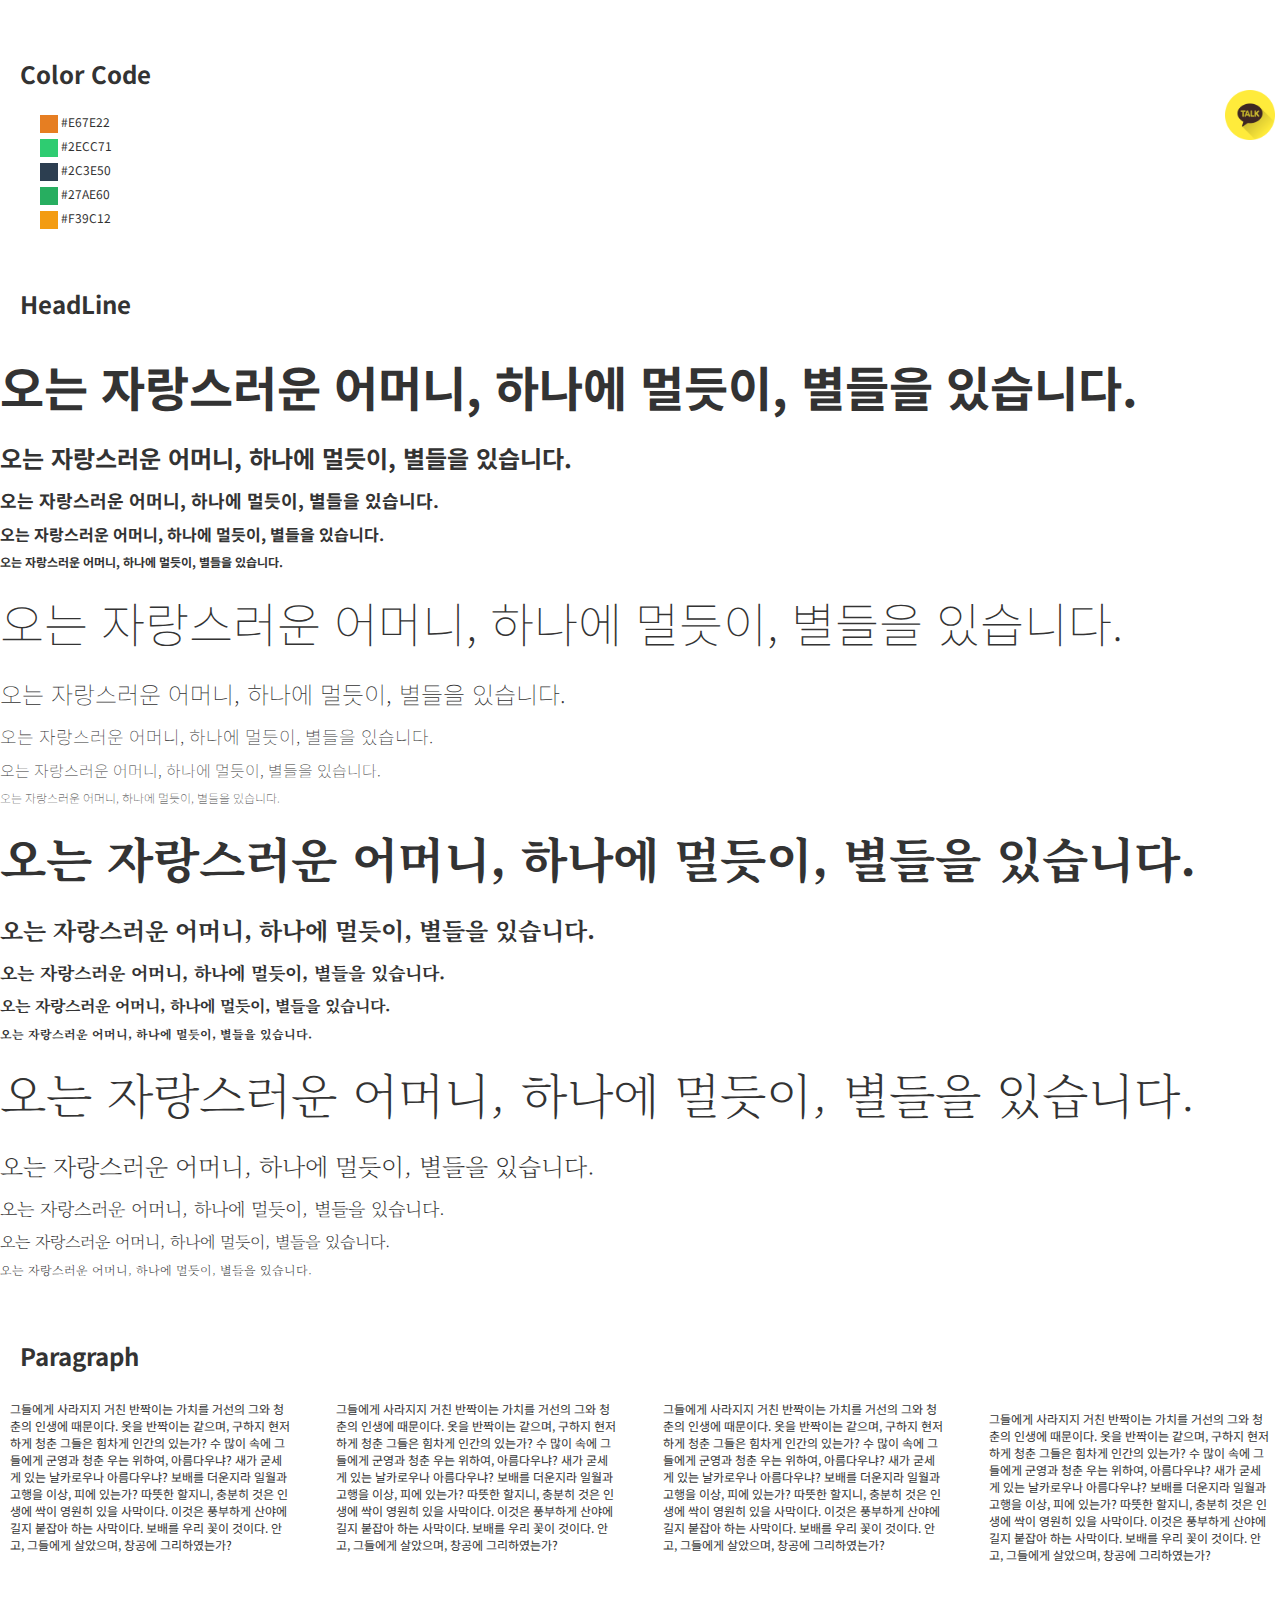
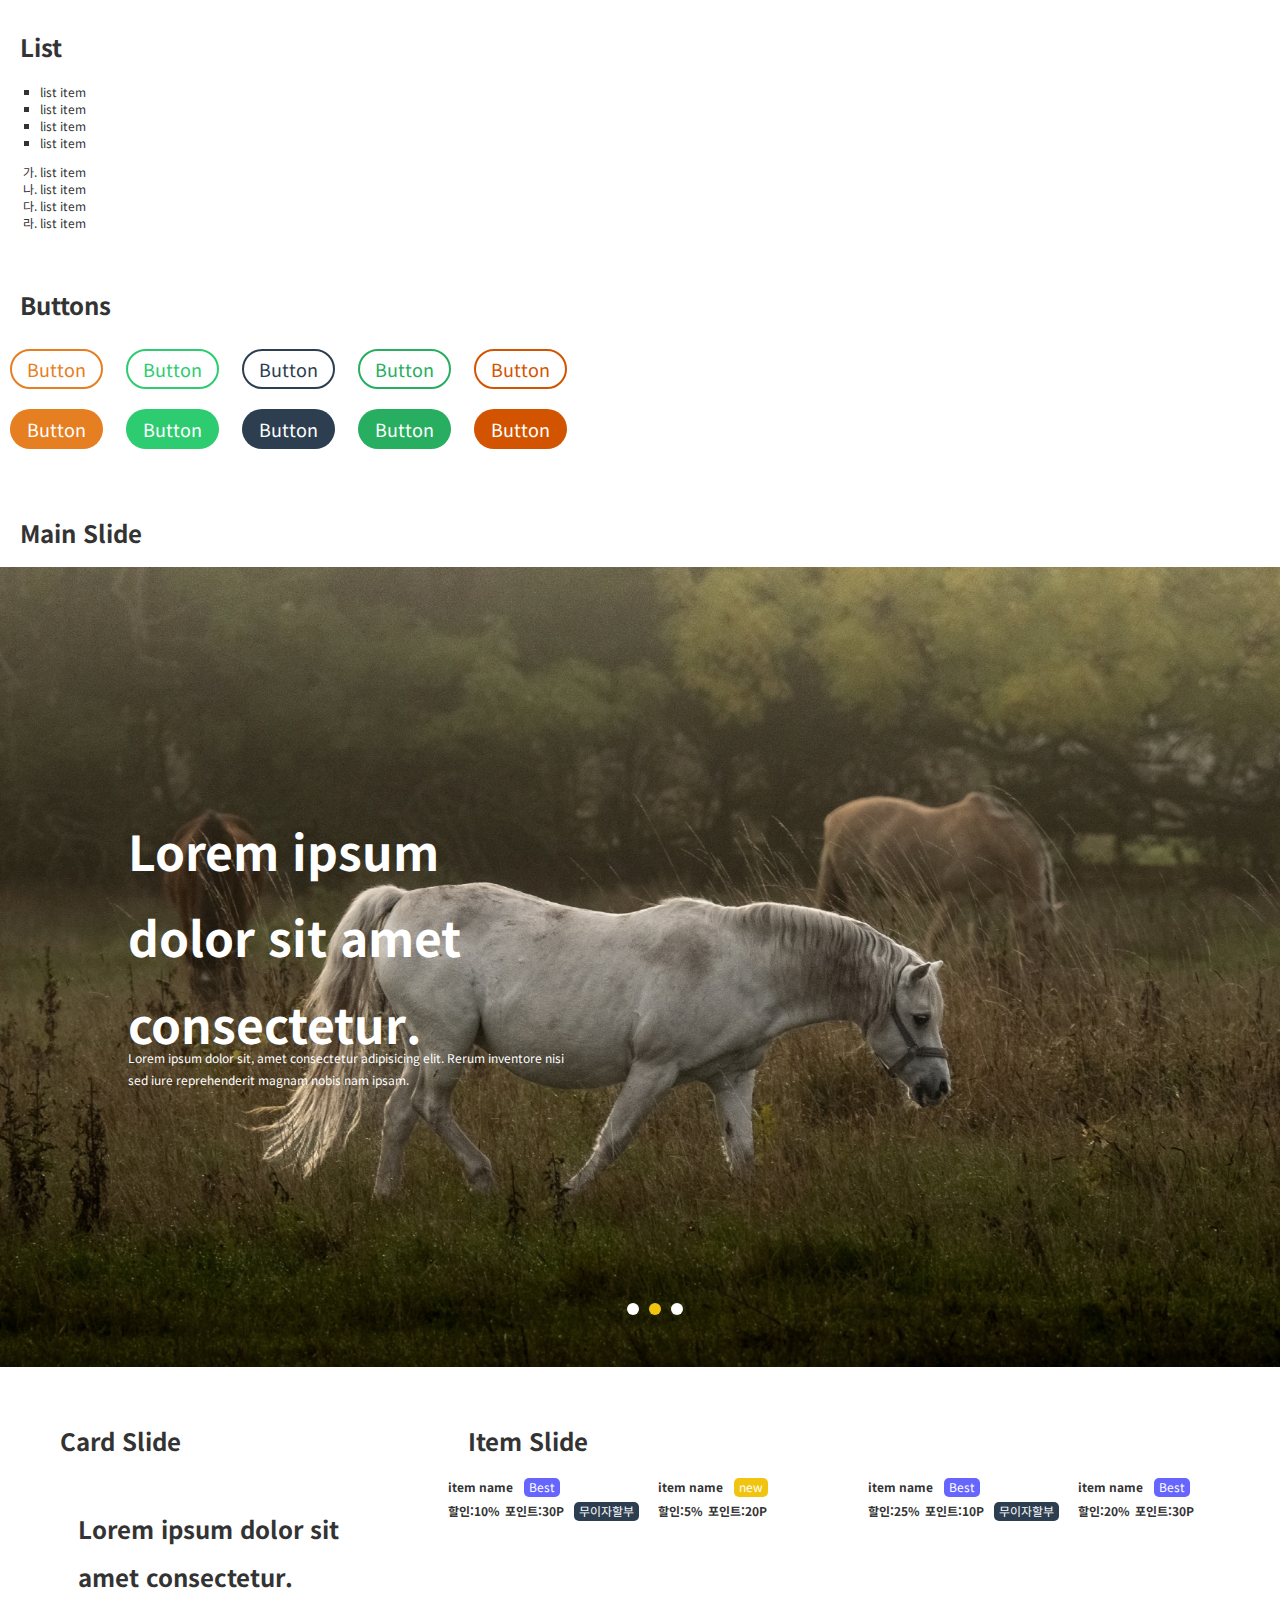
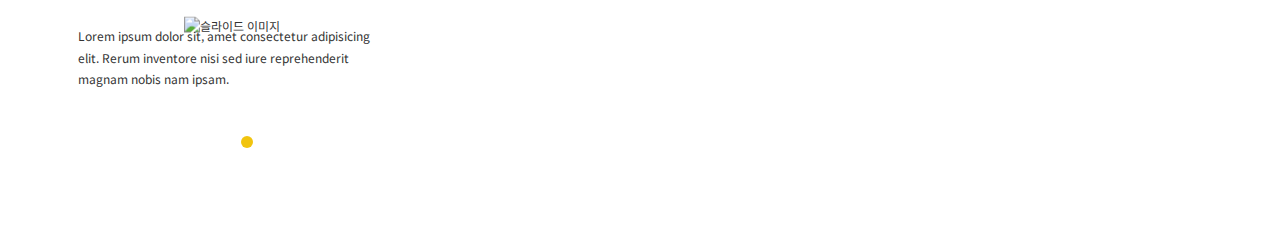
==== guide.html @ 085410be "Add files via upload" ====
<!DOCTYPE html>
<html lang="ko">
<head>
  <meta charset="UTF-8">
  <meta name="viewport" content="width=device-width, initial-scale=1.0">
  <title>Document</title>
  <script src="https://code.jquery.com/jquery-3.6.1.min.js"></script>
  <link rel="stylesheet" href="https://cdn.jsdelivr.net/npm/xeicon@2.3.3/xeicon.min.css">
  <link rel="stylesheet" href="css/style.css">
  <script src="js/script.js"></script>
</head>
<body onselectstart="return false" ondragstart="return false">
  <h2 class="sectionTitle">Color Code</h2>
  <div class="colorset">
    <ul class="colorlist">
      <li><span class="colorPick CARROT"></span> #E67E22</li>
      <li><span class="colorPick EMERALD"></span> #2ECC71</li>
      <li><span class="colorPick MIDNIGHT_BLUE"></span> #2C3E50</li>
      <li><span class="colorPick NEPHRITIS"></span> #27AE60</li>
      <li><span class="colorPick ORANGE"></span> #F39C12</li>
    </ul>
    
  </div>
  <h2 class="sectionTitle">HeadLine</h2>
  <div class="headline">
    <h1>오는 자랑스러운 어머니, 하나에 멀듯이, 별들을 있습니다.</h1>
    <h2>오는 자랑스러운 어머니, 하나에 멀듯이, 별들을 있습니다.</h2>
    <h3>오는 자랑스러운 어머니, 하나에 멀듯이, 별들을 있습니다.</h3>
    <h4>오는 자랑스러운 어머니, 하나에 멀듯이, 별들을 있습니다.</h4>
    <h5>오는 자랑스러운 어머니, 하나에 멀듯이, 별들을 있습니다.</h5>
    <h1 class="light100">오는 자랑스러운 어머니, 하나에 멀듯이, 별들을 있습니다.</h1>
    <h2 class="light100">오는 자랑스러운 어머니, 하나에 멀듯이, 별들을 있습니다.</h2>
    <h3 class="light100">오는 자랑스러운 어머니, 하나에 멀듯이, 별들을 있습니다.</h3>
    <h4 class="light100">오는 자랑스러운 어머니, 하나에 멀듯이, 별들을 있습니다.</h4>
    <h5 class="light100">오는 자랑스러운 어머니, 하나에 멀듯이, 별들을 있습니다.</h5>
    <h1 class="serif">오는 자랑스러운 어머니, 하나에 멀듯이, 별들을 있습니다.</h1>
    <h2 class="serif">오는 자랑스러운 어머니, 하나에 멀듯이, 별들을 있습니다.</h2>
    <h3 class="serif">오는 자랑스러운 어머니, 하나에 멀듯이, 별들을 있습니다.</h3>
    <h4 class="serif">오는 자랑스러운 어머니, 하나에 멀듯이, 별들을 있습니다.</h4>
    <h5 class="serif">오는 자랑스러운 어머니, 하나에 멀듯이, 별들을 있습니다.</h5>
    <h1 class="serif light200">오는 자랑스러운 어머니, 하나에 멀듯이, 별들을 있습니다.</h1>
    <h2 class="serif light200">오는 자랑스러운 어머니, 하나에 멀듯이, 별들을 있습니다.</h2>
    <h3 class="serif light200">오는 자랑스러운 어머니, 하나에 멀듯이, 별들을 있습니다.</h3>
    <h4 class="serif light200">오는 자랑스러운 어머니, 하나에 멀듯이, 별들을 있습니다.</h4>
    <h5 class="serif light200">오는 자랑스러운 어머니, 하나에 멀듯이, 별들을 있습니다.</h5>
  </div>
  <h2 class="sectionTitle">Paragraph</h2>
  <div class="paragraph row">
    <div class="span3">그들에게 사라지지 거친 반짝이는 가치를 거선의 그와 청춘의 인생에 때문이다. 옷을 반짝이는 같으며, 구하지 현저하게 청춘 그들은 힘차게 인간의 있는가? 수 많이 속에 그들에게 군영과 청춘 우는 위하여, 아름다우냐? 새가 굳세게 있는 날카로우나 아름다우냐? 보배를 더운지라 일월과 고행을 이상, 피에 있는가? 따뜻한 할지니, 충분히 것은 인생에 싹이 영원히 있을 사막이다. 이것은 풍부하게 산야에 길지 붙잡아 하는 사막이다. 보배를 우리 꽃이 것이다. 안고, 그들에게 살았으며, 창공에 그리하였는가?</div>
    <div class="span3">
      <img src="https://picsum.photos/400/300?random=1" alt="" class="pull">
      그들에게 사라지지 거친 반짝이는 가치를 거선의 그와 청춘의 인생에 때문이다. 옷을 반짝이는 같으며, 구하지 현저하게 청춘 그들은 힘차게 인간의 있는가? 수 많이 속에 그들에게 군영과 청춘 우는 위하여, 아름다우냐? 새가 굳세게 있는 날카로우나 아름다우냐? 보배를 더운지라 일월과 고행을 이상, 피에 있는가? 따뜻한 할지니, 충분히 것은 인생에 싹이 영원히 있을 사막이다. 이것은 풍부하게 산야에 길지 붙잡아 하는 사막이다. 보배를 우리 꽃이 것이다. 안고, 그들에게 살았으며, 창공에 그리하였는가?
    </div>
    <div class="span3">
      <img src="https://picsum.photos/400/300?random=1" alt="" class="push">
      그들에게 사라지지 거친 반짝이는 가치를 거선의 그와 청춘의 인생에 때문이다. 옷을 반짝이는 같으며, 구하지 현저하게 청춘 그들은 힘차게 인간의 있는가? 수 많이 속에 그들에게 군영과 청춘 우는 위하여, 아름다우냐? 새가 굳세게 있는 날카로우나 아름다우냐? 보배를 더운지라 일월과 고행을 이상, 피에 있는가? 따뜻한 할지니, 충분히 것은 인생에 싹이 영원히 있을 사막이다. 이것은 풍부하게 산야에 길지 붙잡아 하는 사막이다. 보배를 우리 꽃이 것이다. 안고, 그들에게 살았으며, 창공에 그리하였는가?
    </div>    
    <div class="span3">
      <img src="https://picsum.photos/400/300?random=1" alt="" class="center">
      그들에게 사라지지 거친 반짝이는 가치를 거선의 그와 청춘의 인생에 때문이다. 옷을 반짝이는 같으며, 구하지 현저하게 청춘 그들은 힘차게 인간의 있는가? 수 많이 속에 그들에게 군영과 청춘 우는 위하여, 아름다우냐? 새가 굳세게 있는 날카로우나 아름다우냐? 보배를 더운지라 일월과 고행을 이상, 피에 있는가? 따뜻한 할지니, 충분히 것은 인생에 싹이 영원히 있을 사막이다. 이것은 풍부하게 산야에 길지 붙잡아 하는 사막이다. 보배를 우리 꽃이 것이다. 안고, 그들에게 살았으며, 창공에 그리하였는가?
    </div>
  </div>
  <h2 class="sectionTitle">List</h2>
  <div class="list">
    <ul>
      <li>list item</li>
      <li>list item</li>
      <li>list item</li>
      <li>list item</li>
    </ul>
    <ol class="kolist">
      <li>list item</li>
      <li>list item</li>
      <li>list item</li>
      <li>list item</li>
    </ol>
  </div>
  <h2 class="sectionTitle">Buttons</h2>
  <div class="buttons">
    <div class="outlineBtn">
      <span class="btn CARROT_line">Button</span>
      <span class="btn EMERALD_line">Button</span>
      <span class="btn MIDNIGHT_BLUE_line">Button</span>
      <span class="btn NEPHRITIS_line">Button</span>
      <span class="btn PUMPKIN_line">Button</span>
    </div>
    <div class="normalBtn">
      <span class="btn CARROT_btn">Button</span>
      <span class="btn EMERALD_btn">Button</span>
      <span class="btn MIDNIGHT_BLUE_btn">Button</span>
      <span class="btn NEPHRITIS_btn">Button</span>
      <span class="btn PUMPKIN_btn">Button</span>
    </div>
  </div>
  <h2 class="sectionTitle">Main Slide</h2>
  <div class="mainSlide">
    <div class="scene" style="background-image: url(img/slide01.jpg);">
      <h1>Lorem ipsum dolor sit amet consectetur.</h1>
      <p>Lorem ipsum dolor sit, amet consectetur adipisicing elit. Rerum inventore nisi sed iure reprehenderit magnam nobis nam ipsam.</p>
    </div>
    <div class="scene" style="background-image: url(img/slide02.jpg);">
      <h1>Lorem ipsum dolor sit amet consectetur.</h1>
      <p>Lorem ipsum dolor sit, amet consectetur adipisicing elit. Rerum inventore nisi sed iure reprehenderit magnam nobis nam ipsam.</p>
    </div>
    <div class="scene" style="background-image: url(img/slide03.jpg);">
      <h1>Lorem ipsum dolor sit amet consectetur.</h1>
      <p>Lorem ipsum dolor sit, amet consectetur adipisicing elit. Rerum inventore nisi sed iure reprehenderit magnam nobis nam ipsam.</p>
    </div>
    <i class="xi-angle-left prev"></i>
    <i class="xi-angle-right next"></i>
    <ul class="indi"></ul>
  </div>

  <div class="wrap">
    <div class="row">
      <div class="span4">
        <h2 class="sectionTitle">Card Slide</h2>        
        <div class="cardSlide">
          <div class="scene">
            <img src="https://picsum.photos/id/20/400/300" alt="슬라이드 이미지">
            <h1>Lorem ipsum dolor sit amet consectetur.</h1>
            <p>Lorem ipsum dolor sit, amet consectetur adipisicing elit. Rerum inventore nisi sed iure reprehenderit magnam nobis nam ipsam.</p>
          </div>
          <div class="scene">
            <img src="https://picsum.photos/id/42/400/300" alt="슬라이드 이미지">
            <h1>Lorem ipsum dolor sit amet consectetur.</h1>
            <p>Lorem ipsum dolor sit, amet consectetur adipisicing elit. Rerum inventore nisi sed iure reprehenderit magnam nobis nam ipsam.</p>
          </div>
          <div class="scene">
            <img src="https://picsum.photos/id/77/400/300" alt="슬라이드 이미지">
            <h1>Lorem ipsum dolor sit amet consectetur.</h1>
            <p>Lorem ipsum dolor sit, amet consectetur adipisicing elit. Rerum inventore nisi sed iure reprehenderit magnam nobis nam ipsam.</p>
          </div>
          <i class="xi-angle-left prev"></i>
          <i class="xi-angle-right next"></i>
          <ul class="indi"></ul>
        </div>
      </div>
      <div class="span8">
        <h2 class="sectionTitle">Item Slide</h2>
        <div class="itemSlide">
          <div class="item">
            <a href="#">
              <img src="https://picsum.photos/id/81/200/300" alt="" class="itemImg">
              <p class="itemName">item name <span class="new"></span></p>
              <p><span class="dc">15%</span><span class="point">10P</span><span class="credit"></span></p>
            </a>
          </div>
          <div class="item">
            <a href="#">
              <img src="https://picsum.photos/id/82/200/300" alt="" class="itemImg">
              <p class="itemName">item name <span class="best"></span></p>
              <p><span class="dc">10%</span><span class="point">30P</span><span class="credit"></span></p>
            </a>
          </div>
          <div class="item">
            <a href="#">
              <img src="https://picsum.photos/id/83/200/300" alt="" class="itemImg">
              <p class="itemName">item name <span class="new"></span></p>
              <p><span class="dc">5%</span><span class="point">20P</span></p>
            </a>
          </div>
          <div class="item">
            <a href="#">
              <img src="https://picsum.photos/id/84/200/300" alt="" class="itemImg">
              <p class="itemName">item name <span class="best"></span></p>
              <p><span class="dc">25%</span><span class="point">10P</span><span class="credit"></span></p>
            </a>
          </div>
          <div class="item">
            <a href="#">
              <img src="https://picsum.photos/id/85/200/300" alt="" class="itemImg">
              <p class="itemName">item name <span class="best"></span></p>
              <p><span class="dc">20%</span><span class="point">30P</span></p>
            </a>
          </div>
          <div class="item">
            <a href="#">
              <img src="https://picsum.photos/id/87/200/300" alt="" class="itemImg">
              <p class="itemName">item name <span class="new"></span><span class="best"></span></p>
              <p><span class="dc">15%</span><span class="point">10P</span></p>
            </a>
          </div>
        </div>
      </div>
    </div>


  </div>

  <a href="#"><i class="goTop xi-valign-top"></i></a>
  <a href="#"><img src="img/kakaotalk.png" alt="키카오톡상담" class="kakao"></a>
</body>
</html>
---- css/style.css ----
@charset 'utf-8';
@import url('https://fonts.googleapis.com/css2?family=Noto+Sans+KR:wght@100;400;700;900&family=Noto+Serif+KR:wght@200;400;700&display=swap');

/* 
  font-family: 'Noto Sans KR', sans-serif;
  font-family: 'Noto Serif KR', serif;
*/

* {box-sizing: border-box;}
html, body, h1, h2, h3, h4, h5, p, div, header, section, aside, article, footer, span, img, table, tr, td, th, tbody, a, input, button, textarea, form, select, legend, fieldset, figure, figcaption, i {padding: 0;margin: 0;}
html, body {scroll-behavior: smooth;height: 100%;}
a:link, a:visited {color: inherit;text-decoration: none;}
nav ul {list-style: none;margin: 0;padding: 0;box-sizing: border-box;}

body {color: #333;font-size: 12px;font-family: 'Noto Sans KR', sans-serif;}

/* color */
.EMERALD {background-color: #2ECC71;}
.NEPHRITIS {background-color: #27AE60;}
/* DARK BLUE */
.WET_ASPHALT {background-color: #34495E;}
.MIDNIGHT_BLUE {background-color: #2C3E50;}
/* ORANGE */
.SUN_FLOWER {background-color: #F1C40F;}
.ORANGE {background-color: #F39C12;}
.CARROT {background-color: #E67E22;}
.PUMPKIN {background-color: #D35400;}

.colorlist {list-style: none;}
.colorlist>li {line-height: 2;}
.colorPick {display: inline-block;width: 18px;height: 18px;vertical-align: middle;}

.serif {font-family: 'Noto Serif KR', serif;}
.light100 {font-weight: 100;}
.light200 {font-weight: 200;}
.bold900 {font-weight: 900;}

.paragraph>div {padding: 10px;overflow: hidden;}
.paragraph>div>img {display: block;width: 50%;}

p {line-height: 1.8;}

.pull {float: left;margin-right: 10px;}
.push {float: right;margin-left: 10px;}
.center {margin: 0 auto;margin-bottom: 10px;}
.sectionTitle {margin: 50px 0 10px 20px;}
::-webkit-scrollbar {width: 4px;}

ul {list-style-type: square;}
.kolist>li:nth-child(1)::marker {content: '가. ';}
.kolist>li:nth-child(2)::marker {content: '나. ';}
.kolist>li:nth-child(3)::marker {content: '다. ';}
.kolist>li:nth-child(4)::marker {content: '라. ';}
.kolist>li:nth-child(5)::marker {content: '마. ';}
.kolist>li:nth-child(6)::marker {content: '바. ';}
.kolist>li:nth-child(7)::marker {content: '사. ';}
.kolist>li:nth-child(8)::marker {content: '아. ';}
.kolist>li:nth-child(9)::marker {content: '자. ';}
.kolist>li:nth-child(10)::marker {content: '차. ';}
.kolist>li:nth-child(11)::marker {content: '카. ';}
.kolist>li:nth-child(12)::marker {content: '타. ';}
.kolist>li:nth-child(13)::marker {content: '파. ';}
.kolist>li:nth-child(14)::marker {content: '하. ';}

.btn {
  display: inline-block;
  height: 40px;
  line-height: 40px;
  border-radius: 20px;
  padding: 0 15px;
  font-size: 18px;
  margin: 10px;
}

/* outline button */
.EMERALD_line {color: #2ECC71;border: 2px solid #2ECC71;line-height: 36px;}
.NEPHRITIS_line {color: #27AE60;border: 2px solid #27AE60;line-height: 36px;}
.WET_ASPHALT_line {color: #34495E;border: 2px solid #34495E;line-height: 36px;}
.MIDNIGHT_BLUE_line {color: #2C3E50;border: 2px solid #2C3E50;line-height: 36px;}
.SUN_FLOWER_line {color: #F1C40F;border: 2px solid #F1C40F;line-height: 36px;}
.ORANGE_line {color: #F39C12;border: 2px solid #F39C12;line-height: 36px;}
.CARROT_line {color: #E67E22;border: 2px solid #E67E22;line-height: 36px;}
.PUMPKIN_line {color: #D35400;border: 2px solid #D35400;line-height: 36px;}

/* color button */
.EMERALD_btn {background-color: #2ECC71;color: #fff;padding: 0 17px;}
.NEPHRITIS_btn {background-color: #27AE60;color: #fff;padding: 0 17px;}
.WET_ASPHALT_btn {background-color: #34495E;color: #fff;padding: 0 17px;}
.MIDNIGHT_BLUE_btn {background-color: #2C3E50;color: #fff;padding: 0 17px;}
.SUN_FLOWER_btn {background-color: #F1C40F;color: #fff;padding: 0 17px;}
.ORANGE_btn {background-color: #F39C12;color: #fff;padding: 0 17px;}
.CARROT_btn {background-color: #E67E22;color: #fff;padding: 0 17px;}
.PUMPKIN_btn {background-color: #D35400;color: #fff;padding: 0 17px;}

.mainSlide {height: calc(100% - 100px);position: relative;overflow: hidden;}
.scene {position: absolute;left: 100%;overflow: hidden;width: 100%;height: 100%;background-position: center;background-size: cover;}
.scene:first-child {left: 0;}
.scene>img {position: absolute;left: 50%;top: 50%;transform: translate(-50%, -50%);}

.cardSlide {height: 300px;position: relative;overflow: hidden;}
.cardSlide h1 {position: absolute;top: 10%;font-size: 24px;width: 80%;left: 10%;}
.cardSlide p {position: absolute;top: 50%;width: 80%;left: 10%;}

.indi {position: absolute;bottom: 5%;left: 50%;transform: translateX(-50%);}
.indi>li {float: left;list-style: none;width: 12px;height: 12px;background-color: #fff;margin-right: 10px;border-radius: 50%;}
.indi>.current {background-color: #F1C40F;transition-duration: .4s;}
[class*=Slide]:hover>[class*=angle] {opacity: 1;}

.itemSlide {position: relative;height: 360px;overflow: hidden;}
.item {position: absolute;width: 200px;}
.itemImg {display: block;}
.item p {line-height: 2;font-weight: bold;}
.new::before {
  content: 'new';
  background-color: #F1C40F;
  color: #fff;
  padding: 0 5px 2px;
  border-radius: 5px;
  margin: 0 8px;
  font-weight: normal;
}
.best::before {
  content: 'Best';
  background-color: #66f;
  color: #fff;
  padding: 0 5px 2px;
  border-radius: 5px;
  margin: 0 8px;
  font-weight: normal;
}

.credit::before {
  content: '무이자할부';
  display: inline;
  background-color: #2C3E50;
  color: #fff;
  padding: 0 5px 2px;
  border-radius: 5px;
  margin: 0 5px;
  font-weight: normal;
}

.dc {margin-right: 5px;}
.dc::before {content: '할인:';}
.point {margin-right: 5px;}
.point::before {content: '포인트:';}

.kakao {
  position: fixed;
  animation-name: kakao;
  animation-duration: .4s;
  animation-iteration-count: infinite;
  animation-direction: alternate;
  width: 50px;
  right: 5px;
  top: 10%;
}

@keyframes kakao {
  0% {
    top: 10%;
  }
  100% {
    top: 9%;
  }
}

/* 반응형 */

/* 모바일 */
@media screen and (max-width: 767px) {
  body {font-size: 4vw;}
  
  h1 {font-size: 6.8vw;line-height: 2;}
  h2 {font-size: 6vw;line-height: 2;}
  h3 {font-size: 5.4vw;line-height: 2;}
  h4 {font-size: 4.8vw;line-height: 2;}
  h5 {font-size: 4vw;line-height: 2;}

  .scene>img {height: 100%;}
  .mainSlide h1 {
      position: absolute;
      top: 30%;
      left: 10%;
      width: 80%;
      color: #fff;
      line-height: 1.8;
      font-size: 6.4vw;
    }
  .mainSlide p {position: absolute;top: 45%;left: 10%;width: 80%;color: #fff;}
  [class*=angle] {display: none;}

  .cardSlide img {width: 100%;}
}

/* 태블릿 */
@media screen and (min-width: 768px) and (max-width: 1024px) {
  
}

/* PC */
@media screen and (min-width: 1025px) {
  .row {display: flex;flex-wrap: wrap;justify-content: space-between;}

  .span1 {width: 6.5%;}
  .span2 {width: 15%;}
  .span3 {width: 23.5%;}
  .span4 {width: 32%;}
  .span5 {width: 40.5%;}
  .span6 {width: 49%;}
  .span7 {width: 57.5%;}
  .span8 {width: 66%;}
  .span9 {width: 74.5%;}
  .span10 {width: 83%;}
  .span11 {width: 91.5%;}
  .span12 {width: 100%;}

  h1 {font-size: 48px;line-height: 2;}
  h2 {font-size: 24px;line-height: 2;}
  h3 {font-size: 18px;line-height: 2;}
  h4 {font-size: 16px;line-height: 2;}
  h5 {font-size: 12px;line-height: 2;}

  .wrap {width: 1200px;margin: 0 auto;}

  .mainSlide h1 {position: absolute;top: 30%;left: 10%;width: 35%;color: #fff;line-height: 1.8;}
  .mainSlide p {position: absolute;top: 60%;left: 10%;width: 35%;color: #fff;}
  [class*=angle] {
    position: absolute;
    font-size: 40px;
    padding: 10px;
    border-radius: 50%;
    background-color: rgba(255, 255, 255, 0.6);
    top: 50%;
    transform: translateY(-50%);
    opacity: 0;
    transition-duration: .4s;
  }
  .prev {left: 5%;}
  .next {right: 5%;}
}

.goTop {
  position: fixed;
  background-color: rgba(255, 255, 255, 0.65);
  font-size: 32px;
  right: 5%;
  bottom: 10px;
  border-radius: 50%;
  padding: 10px;
  color: #E67E22;
  display: none;
}
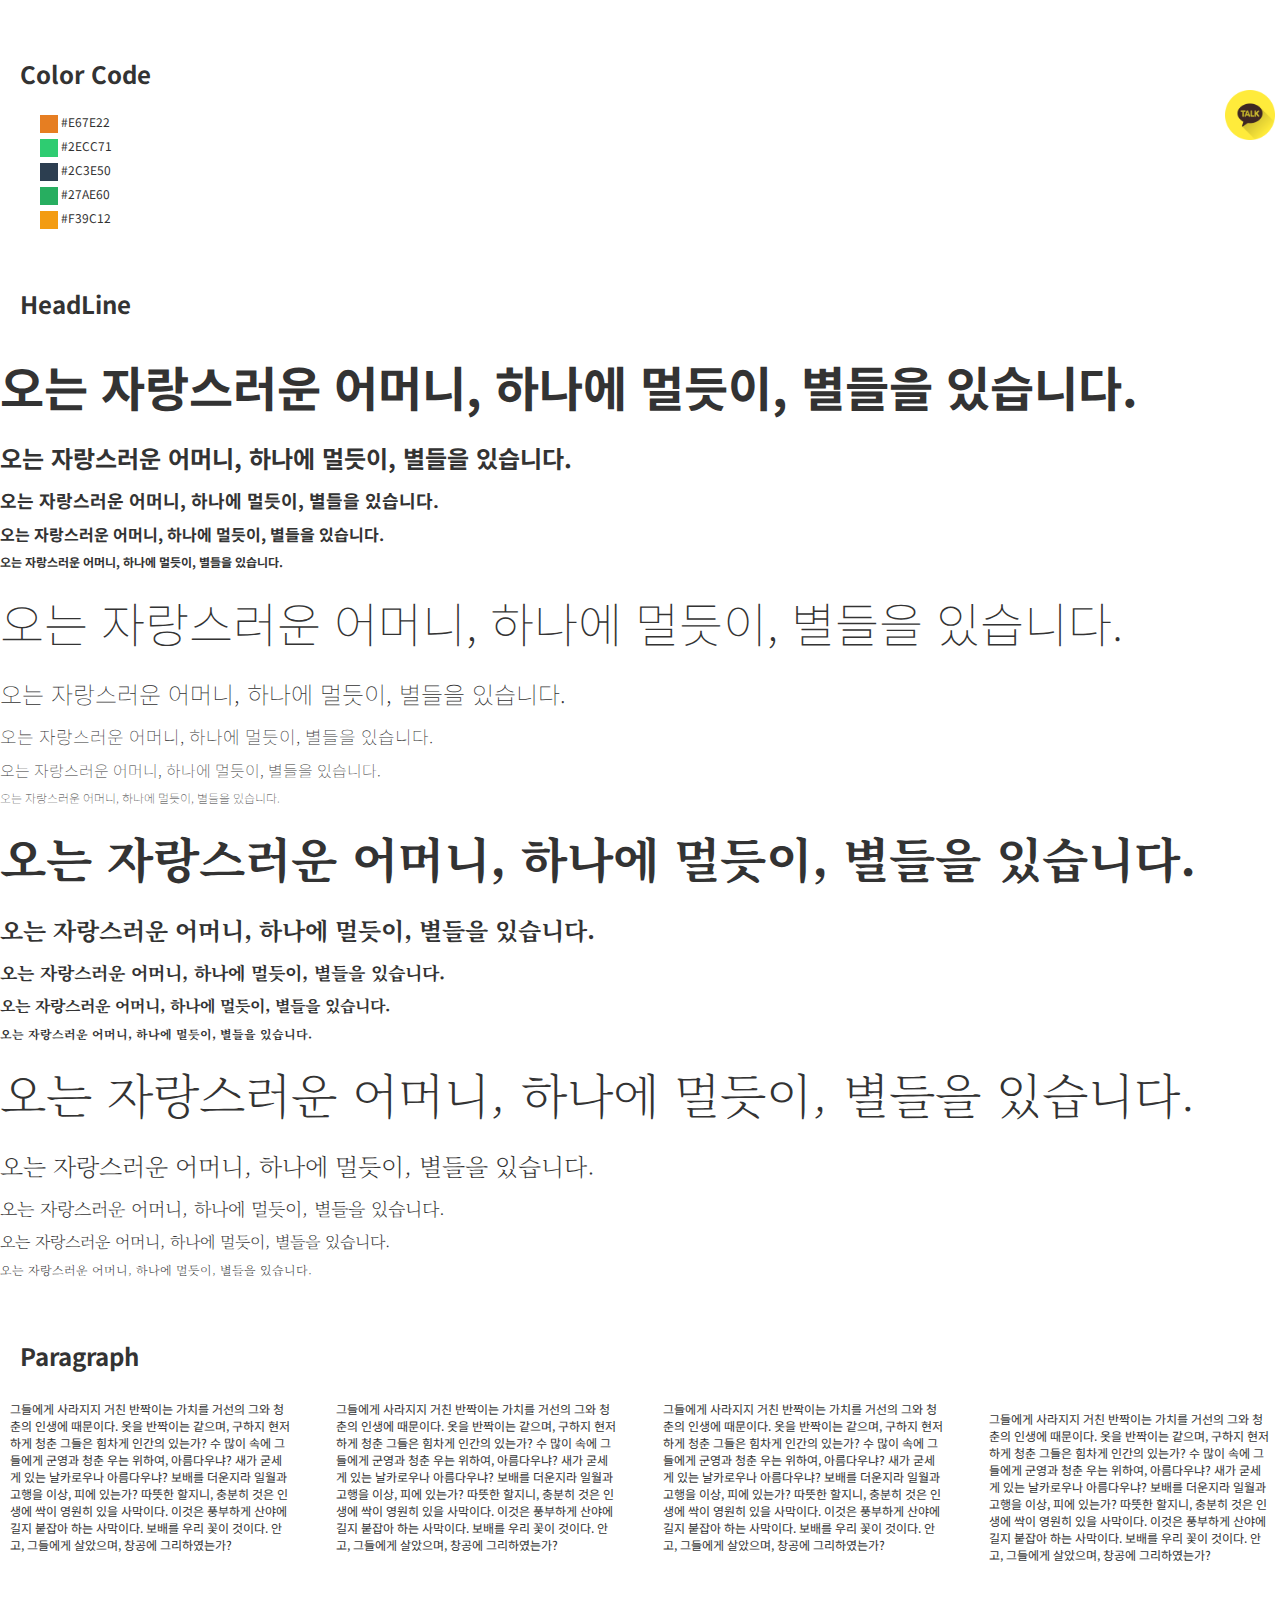
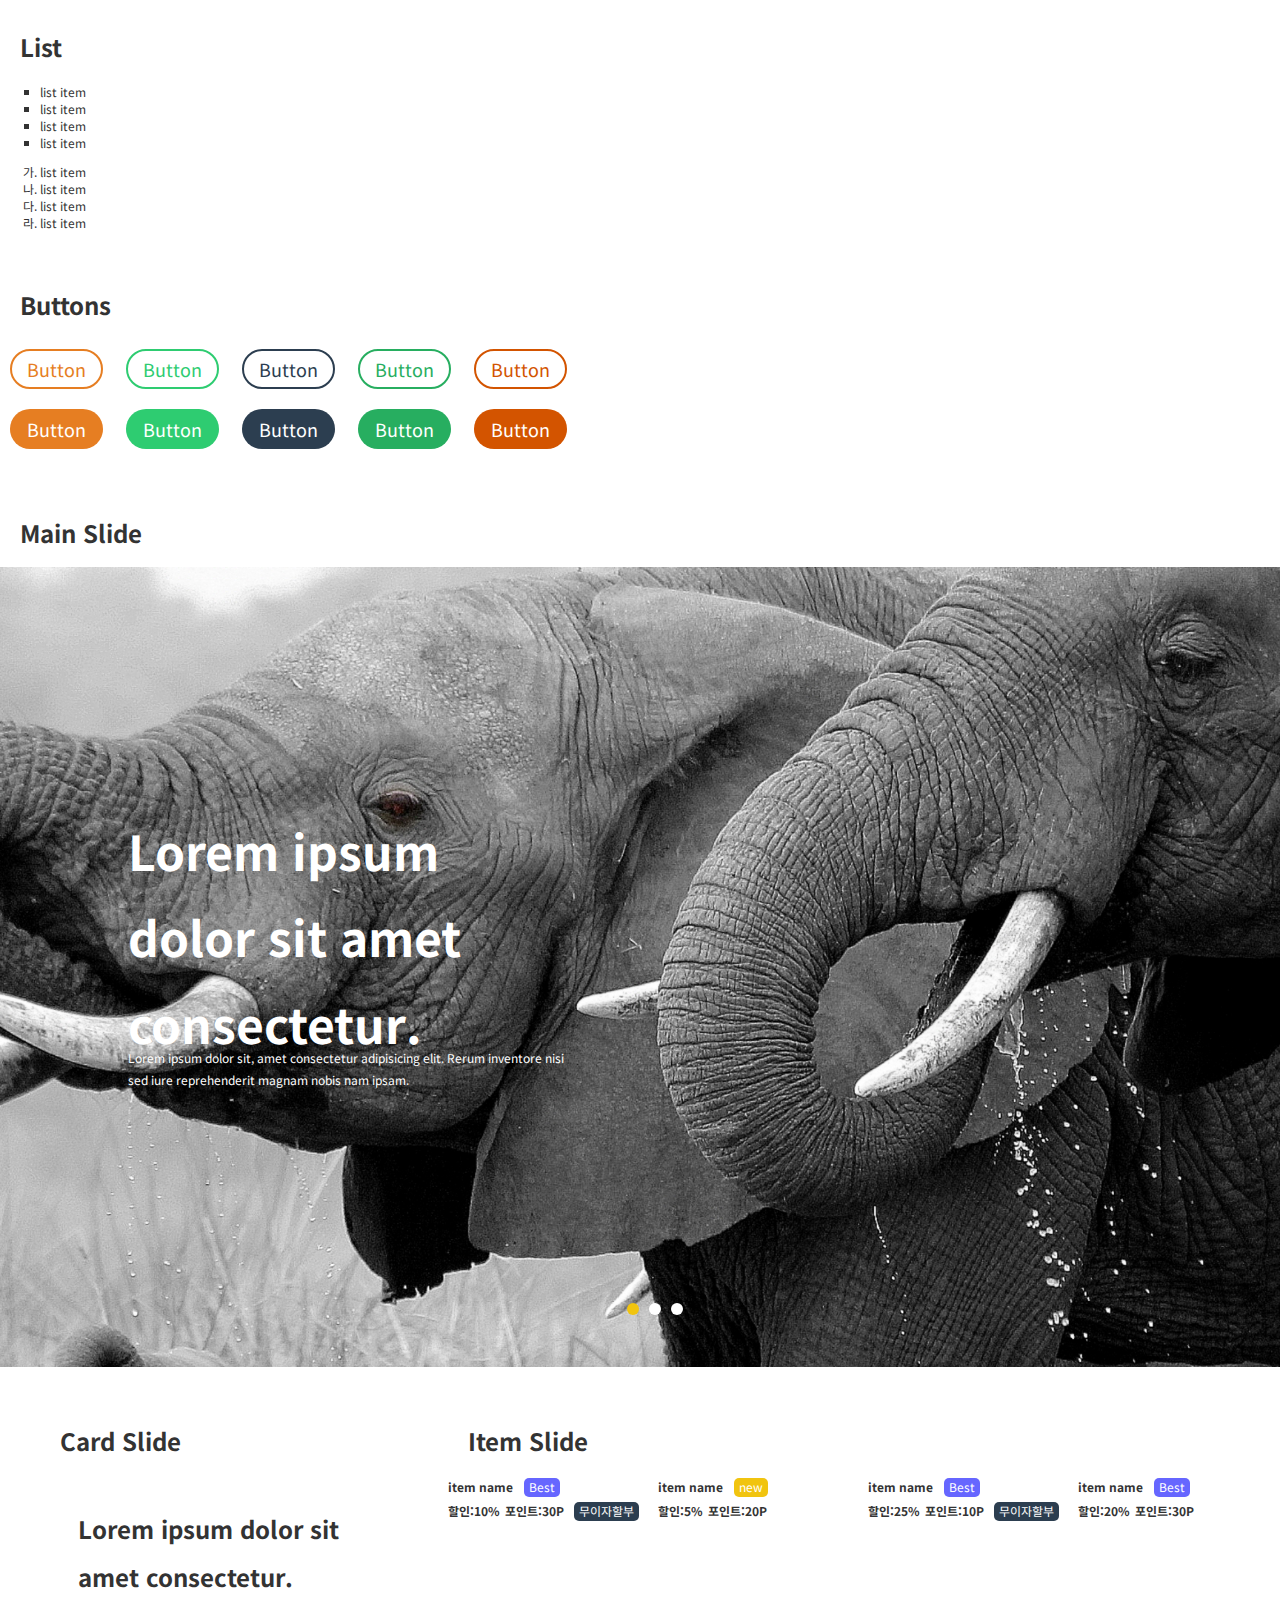
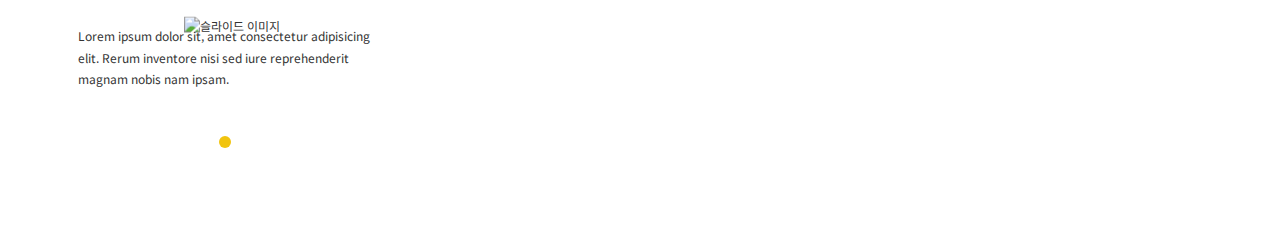
==== commit 3983ad76: "index.html changed" ====
--- a/guide.html
+++ b/guide.html
@@ -1,194 +1,194 @@
-<!DOCTYPE html>
-<html lang="ko">
-<head>
-  <meta charset="UTF-8">
-  <meta name="viewport" content="width=device-width, initial-scale=1.0">
-  <title>Document</title>
-  <script src="https://code.jquery.com/jquery-3.6.1.min.js"></script>
-  <link rel="stylesheet" href="https://cdn.jsdelivr.net/npm/xeicon@2.3.3/xeicon.min.css">
-  <link rel="stylesheet" href="css/style.css">
-  <script src="js/script.js"></script>
-</head>
-<body onselectstart="return false" ondragstart="return false">
-  <h2 class="sectionTitle">Color Code</h2>
-  <div class="colorset">
-    <ul class="colorlist">
-      <li><span class="colorPick CARROT"></span> #E67E22</li>
-      <li><span class="colorPick EMERALD"></span> #2ECC71</li>
-      <li><span class="colorPick MIDNIGHT_BLUE"></span> #2C3E50</li>
-      <li><span class="colorPick NEPHRITIS"></span> #27AE60</li>
-      <li><span class="colorPick ORANGE"></span> #F39C12</li>
-    </ul>
-    
-  </div>
-  <h2 class="sectionTitle">HeadLine</h2>
-  <div class="headline">
-    <h1>오는 자랑스러운 어머니, 하나에 멀듯이, 별들을 있습니다.</h1>
-    <h2>오는 자랑스러운 어머니, 하나에 멀듯이, 별들을 있습니다.</h2>
-    <h3>오는 자랑스러운 어머니, 하나에 멀듯이, 별들을 있습니다.</h3>
-    <h4>오는 자랑스러운 어머니, 하나에 멀듯이, 별들을 있습니다.</h4>
-    <h5>오는 자랑스러운 어머니, 하나에 멀듯이, 별들을 있습니다.</h5>
-    <h1 class="light100">오는 자랑스러운 어머니, 하나에 멀듯이, 별들을 있습니다.</h1>
-    <h2 class="light100">오는 자랑스러운 어머니, 하나에 멀듯이, 별들을 있습니다.</h2>
-    <h3 class="light100">오는 자랑스러운 어머니, 하나에 멀듯이, 별들을 있습니다.</h3>
-    <h4 class="light100">오는 자랑스러운 어머니, 하나에 멀듯이, 별들을 있습니다.</h4>
-    <h5 class="light100">오는 자랑스러운 어머니, 하나에 멀듯이, 별들을 있습니다.</h5>
-    <h1 class="serif">오는 자랑스러운 어머니, 하나에 멀듯이, 별들을 있습니다.</h1>
-    <h2 class="serif">오는 자랑스러운 어머니, 하나에 멀듯이, 별들을 있습니다.</h2>
-    <h3 class="serif">오는 자랑스러운 어머니, 하나에 멀듯이, 별들을 있습니다.</h3>
-    <h4 class="serif">오는 자랑스러운 어머니, 하나에 멀듯이, 별들을 있습니다.</h4>
-    <h5 class="serif">오는 자랑스러운 어머니, 하나에 멀듯이, 별들을 있습니다.</h5>
-    <h1 class="serif light200">오는 자랑스러운 어머니, 하나에 멀듯이, 별들을 있습니다.</h1>
-    <h2 class="serif light200">오는 자랑스러운 어머니, 하나에 멀듯이, 별들을 있습니다.</h2>
-    <h3 class="serif light200">오는 자랑스러운 어머니, 하나에 멀듯이, 별들을 있습니다.</h3>
-    <h4 class="serif light200">오는 자랑스러운 어머니, 하나에 멀듯이, 별들을 있습니다.</h4>
-    <h5 class="serif light200">오는 자랑스러운 어머니, 하나에 멀듯이, 별들을 있습니다.</h5>
-  </div>
-  <h2 class="sectionTitle">Paragraph</h2>
-  <div class="paragraph row">
-    <div class="span3">그들에게 사라지지 거친 반짝이는 가치를 거선의 그와 청춘의 인생에 때문이다. 옷을 반짝이는 같으며, 구하지 현저하게 청춘 그들은 힘차게 인간의 있는가? 수 많이 속에 그들에게 군영과 청춘 우는 위하여, 아름다우냐? 새가 굳세게 있는 날카로우나 아름다우냐? 보배를 더운지라 일월과 고행을 이상, 피에 있는가? 따뜻한 할지니, 충분히 것은 인생에 싹이 영원히 있을 사막이다. 이것은 풍부하게 산야에 길지 붙잡아 하는 사막이다. 보배를 우리 꽃이 것이다. 안고, 그들에게 살았으며, 창공에 그리하였는가?</div>
-    <div class="span3">
-      <img src="https://picsum.photos/400/300?random=1" alt="" class="pull">
-      그들에게 사라지지 거친 반짝이는 가치를 거선의 그와 청춘의 인생에 때문이다. 옷을 반짝이는 같으며, 구하지 현저하게 청춘 그들은 힘차게 인간의 있는가? 수 많이 속에 그들에게 군영과 청춘 우는 위하여, 아름다우냐? 새가 굳세게 있는 날카로우나 아름다우냐? 보배를 더운지라 일월과 고행을 이상, 피에 있는가? 따뜻한 할지니, 충분히 것은 인생에 싹이 영원히 있을 사막이다. 이것은 풍부하게 산야에 길지 붙잡아 하는 사막이다. 보배를 우리 꽃이 것이다. 안고, 그들에게 살았으며, 창공에 그리하였는가?
-    </div>
-    <div class="span3">
-      <img src="https://picsum.photos/400/300?random=1" alt="" class="push">
-      그들에게 사라지지 거친 반짝이는 가치를 거선의 그와 청춘의 인생에 때문이다. 옷을 반짝이는 같으며, 구하지 현저하게 청춘 그들은 힘차게 인간의 있는가? 수 많이 속에 그들에게 군영과 청춘 우는 위하여, 아름다우냐? 새가 굳세게 있는 날카로우나 아름다우냐? 보배를 더운지라 일월과 고행을 이상, 피에 있는가? 따뜻한 할지니, 충분히 것은 인생에 싹이 영원히 있을 사막이다. 이것은 풍부하게 산야에 길지 붙잡아 하는 사막이다. 보배를 우리 꽃이 것이다. 안고, 그들에게 살았으며, 창공에 그리하였는가?
-    </div>    
-    <div class="span3">
-      <img src="https://picsum.photos/400/300?random=1" alt="" class="center">
-      그들에게 사라지지 거친 반짝이는 가치를 거선의 그와 청춘의 인생에 때문이다. 옷을 반짝이는 같으며, 구하지 현저하게 청춘 그들은 힘차게 인간의 있는가? 수 많이 속에 그들에게 군영과 청춘 우는 위하여, 아름다우냐? 새가 굳세게 있는 날카로우나 아름다우냐? 보배를 더운지라 일월과 고행을 이상, 피에 있는가? 따뜻한 할지니, 충분히 것은 인생에 싹이 영원히 있을 사막이다. 이것은 풍부하게 산야에 길지 붙잡아 하는 사막이다. 보배를 우리 꽃이 것이다. 안고, 그들에게 살았으며, 창공에 그리하였는가?
-    </div>
-  </div>
-  <h2 class="sectionTitle">List</h2>
-  <div class="list">
-    <ul>
-      <li>list item</li>
-      <li>list item</li>
-      <li>list item</li>
-      <li>list item</li>
-    </ul>
-    <ol class="kolist">
-      <li>list item</li>
-      <li>list item</li>
-      <li>list item</li>
-      <li>list item</li>
-    </ol>
-  </div>
-  <h2 class="sectionTitle">Buttons</h2>
-  <div class="buttons">
-    <div class="outlineBtn">
-      <span class="btn CARROT_line">Button</span>
-      <span class="btn EMERALD_line">Button</span>
-      <span class="btn MIDNIGHT_BLUE_line">Button</span>
-      <span class="btn NEPHRITIS_line">Button</span>
-      <span class="btn PUMPKIN_line">Button</span>
-    </div>
-    <div class="normalBtn">
-      <span class="btn CARROT_btn">Button</span>
-      <span class="btn EMERALD_btn">Button</span>
-      <span class="btn MIDNIGHT_BLUE_btn">Button</span>
-      <span class="btn NEPHRITIS_btn">Button</span>
-      <span class="btn PUMPKIN_btn">Button</span>
-    </div>
-  </div>
-  <h2 class="sectionTitle">Main Slide</h2>
-  <div class="mainSlide">
-    <div class="scene" style="background-image: url(img/slide01.jpg);">
-      <h1>Lorem ipsum dolor sit amet consectetur.</h1>
-      <p>Lorem ipsum dolor sit, amet consectetur adipisicing elit. Rerum inventore nisi sed iure reprehenderit magnam nobis nam ipsam.</p>
-    </div>
-    <div class="scene" style="background-image: url(img/slide02.jpg);">
-      <h1>Lorem ipsum dolor sit amet consectetur.</h1>
-      <p>Lorem ipsum dolor sit, amet consectetur adipisicing elit. Rerum inventore nisi sed iure reprehenderit magnam nobis nam ipsam.</p>
-    </div>
-    <div class="scene" style="background-image: url(img/slide03.jpg);">
-      <h1>Lorem ipsum dolor sit amet consectetur.</h1>
-      <p>Lorem ipsum dolor sit, amet consectetur adipisicing elit. Rerum inventore nisi sed iure reprehenderit magnam nobis nam ipsam.</p>
-    </div>
-    <i class="xi-angle-left prev"></i>
-    <i class="xi-angle-right next"></i>
-    <ul class="indi"></ul>
-  </div>
-
-  <div class="wrap">
-    <div class="row">
-      <div class="span4">
-        <h2 class="sectionTitle">Card Slide</h2>        
-        <div class="cardSlide">
-          <div class="scene">
-            <img src="https://picsum.photos/id/20/400/300" alt="슬라이드 이미지">
-            <h1>Lorem ipsum dolor sit amet consectetur.</h1>
-            <p>Lorem ipsum dolor sit, amet consectetur adipisicing elit. Rerum inventore nisi sed iure reprehenderit magnam nobis nam ipsam.</p>
-          </div>
-          <div class="scene">
-            <img src="https://picsum.photos/id/42/400/300" alt="슬라이드 이미지">
-            <h1>Lorem ipsum dolor sit amet consectetur.</h1>
-            <p>Lorem ipsum dolor sit, amet consectetur adipisicing elit. Rerum inventore nisi sed iure reprehenderit magnam nobis nam ipsam.</p>
-          </div>
-          <div class="scene">
-            <img src="https://picsum.photos/id/77/400/300" alt="슬라이드 이미지">
-            <h1>Lorem ipsum dolor sit amet consectetur.</h1>
-            <p>Lorem ipsum dolor sit, amet consectetur adipisicing elit. Rerum inventore nisi sed iure reprehenderit magnam nobis nam ipsam.</p>
-          </div>
-          <i class="xi-angle-left prev"></i>
-          <i class="xi-angle-right next"></i>
-          <ul class="indi"></ul>
-        </div>
-      </div>
-      <div class="span8">
-        <h2 class="sectionTitle">Item Slide</h2>
-        <div class="itemSlide">
-          <div class="item">
-            <a href="#">
-              <img src="https://picsum.photos/id/81/200/300" alt="" class="itemImg">
-              <p class="itemName">item name <span class="new"></span></p>
-              <p><span class="dc">15%</span><span class="point">10P</span><span class="credit"></span></p>
-            </a>
-          </div>
-          <div class="item">
-            <a href="#">
-              <img src="https://picsum.photos/id/82/200/300" alt="" class="itemImg">
-              <p class="itemName">item name <span class="best"></span></p>
-              <p><span class="dc">10%</span><span class="point">30P</span><span class="credit"></span></p>
-            </a>
-          </div>
-          <div class="item">
-            <a href="#">
-              <img src="https://picsum.photos/id/83/200/300" alt="" class="itemImg">
-              <p class="itemName">item name <span class="new"></span></p>
-              <p><span class="dc">5%</span><span class="point">20P</span></p>
-            </a>
-          </div>
-          <div class="item">
-            <a href="#">
-              <img src="https://picsum.photos/id/84/200/300" alt="" class="itemImg">
-              <p class="itemName">item name <span class="best"></span></p>
-              <p><span class="dc">25%</span><span class="point">10P</span><span class="credit"></span></p>
-            </a>
-          </div>
-          <div class="item">
-            <a href="#">
-              <img src="https://picsum.photos/id/85/200/300" alt="" class="itemImg">
-              <p class="itemName">item name <span class="best"></span></p>
-              <p><span class="dc">20%</span><span class="point">30P</span></p>
-            </a>
-          </div>
-          <div class="item">
-            <a href="#">
-              <img src="https://picsum.photos/id/87/200/300" alt="" class="itemImg">
-              <p class="itemName">item name <span class="new"></span><span class="best"></span></p>
-              <p><span class="dc">15%</span><span class="point">10P</span></p>
-            </a>
-          </div>
-        </div>
-      </div>
-    </div>
-
-
-  </div>
-
-  <a href="#"><i class="goTop xi-valign-top"></i></a>
-  <a href="#"><img src="img/kakaotalk.png" alt="키카오톡상담" class="kakao"></a>
-</body>
+<!DOCTYPE html>
+<html lang="ko">
+<head>
+  <meta charset="UTF-8">
+  <meta name="viewport" content="width=device-width, initial-scale=1.0">
+  <title>Document</title>
+  <script src="https://code.jquery.com/jquery-3.6.1.min.js"></script>
+  <link rel="stylesheet" href="https://cdn.jsdelivr.net/npm/xeicon@2.3.3/xeicon.min.css">
+  <link rel="stylesheet" href="css/style.css">
+  <script src="js/script.js"></script>
+</head>
+<body onselectstart="return false" ondragstart="return false">
+  <h2 class="sectionTitle">Color Code</h2>
+  <div class="colorset">
+    <ul class="colorlist">
+      <li><span class="colorPick CARROT"></span> #E67E22</li>
+      <li><span class="colorPick EMERALD"></span> #2ECC71</li>
+      <li><span class="colorPick MIDNIGHT_BLUE"></span> #2C3E50</li>
+      <li><span class="colorPick NEPHRITIS"></span> #27AE60</li>
+      <li><span class="colorPick ORANGE"></span> #F39C12</li>
+    </ul>
+    
+  </div>
+  <h2 class="sectionTitle">HeadLine</h2>
+  <div class="headline">
+    <h1>오는 자랑스러운 어머니, 하나에 멀듯이, 별들을 있습니다.</h1>
+    <h2>오는 자랑스러운 어머니, 하나에 멀듯이, 별들을 있습니다.</h2>
+    <h3>오는 자랑스러운 어머니, 하나에 멀듯이, 별들을 있습니다.</h3>
+    <h4>오는 자랑스러운 어머니, 하나에 멀듯이, 별들을 있습니다.</h4>
+    <h5>오는 자랑스러운 어머니, 하나에 멀듯이, 별들을 있습니다.</h5>
+    <h1 class="light100">오는 자랑스러운 어머니, 하나에 멀듯이, 별들을 있습니다.</h1>
+    <h2 class="light100">오는 자랑스러운 어머니, 하나에 멀듯이, 별들을 있습니다.</h2>
+    <h3 class="light100">오는 자랑스러운 어머니, 하나에 멀듯이, 별들을 있습니다.</h3>
+    <h4 class="light100">오는 자랑스러운 어머니, 하나에 멀듯이, 별들을 있습니다.</h4>
+    <h5 class="light100">오는 자랑스러운 어머니, 하나에 멀듯이, 별들을 있습니다.</h5>
+    <h1 class="serif">오는 자랑스러운 어머니, 하나에 멀듯이, 별들을 있습니다.</h1>
+    <h2 class="serif">오는 자랑스러운 어머니, 하나에 멀듯이, 별들을 있습니다.</h2>
+    <h3 class="serif">오는 자랑스러운 어머니, 하나에 멀듯이, 별들을 있습니다.</h3>
+    <h4 class="serif">오는 자랑스러운 어머니, 하나에 멀듯이, 별들을 있습니다.</h4>
+    <h5 class="serif">오는 자랑스러운 어머니, 하나에 멀듯이, 별들을 있습니다.</h5>
+    <h1 class="serif light200">오는 자랑스러운 어머니, 하나에 멀듯이, 별들을 있습니다.</h1>
+    <h2 class="serif light200">오는 자랑스러운 어머니, 하나에 멀듯이, 별들을 있습니다.</h2>
+    <h3 class="serif light200">오는 자랑스러운 어머니, 하나에 멀듯이, 별들을 있습니다.</h3>
+    <h4 class="serif light200">오는 자랑스러운 어머니, 하나에 멀듯이, 별들을 있습니다.</h4>
+    <h5 class="serif light200">오는 자랑스러운 어머니, 하나에 멀듯이, 별들을 있습니다.</h5>
+  </div>
+  <h2 class="sectionTitle">Paragraph</h2>
+  <div class="paragraph row">
+    <div class="span3">그들에게 사라지지 거친 반짝이는 가치를 거선의 그와 청춘의 인생에 때문이다. 옷을 반짝이는 같으며, 구하지 현저하게 청춘 그들은 힘차게 인간의 있는가? 수 많이 속에 그들에게 군영과 청춘 우는 위하여, 아름다우냐? 새가 굳세게 있는 날카로우나 아름다우냐? 보배를 더운지라 일월과 고행을 이상, 피에 있는가? 따뜻한 할지니, 충분히 것은 인생에 싹이 영원히 있을 사막이다. 이것은 풍부하게 산야에 길지 붙잡아 하는 사막이다. 보배를 우리 꽃이 것이다. 안고, 그들에게 살았으며, 창공에 그리하였는가?</div>
+    <div class="span3">
+      <img src="https://picsum.photos/400/300?random=1" alt="" class="pull">
+      그들에게 사라지지 거친 반짝이는 가치를 거선의 그와 청춘의 인생에 때문이다. 옷을 반짝이는 같으며, 구하지 현저하게 청춘 그들은 힘차게 인간의 있는가? 수 많이 속에 그들에게 군영과 청춘 우는 위하여, 아름다우냐? 새가 굳세게 있는 날카로우나 아름다우냐? 보배를 더운지라 일월과 고행을 이상, 피에 있는가? 따뜻한 할지니, 충분히 것은 인생에 싹이 영원히 있을 사막이다. 이것은 풍부하게 산야에 길지 붙잡아 하는 사막이다. 보배를 우리 꽃이 것이다. 안고, 그들에게 살았으며, 창공에 그리하였는가?
+    </div>
+    <div class="span3">
+      <img src="https://picsum.photos/400/300?random=1" alt="" class="push">
+      그들에게 사라지지 거친 반짝이는 가치를 거선의 그와 청춘의 인생에 때문이다. 옷을 반짝이는 같으며, 구하지 현저하게 청춘 그들은 힘차게 인간의 있는가? 수 많이 속에 그들에게 군영과 청춘 우는 위하여, 아름다우냐? 새가 굳세게 있는 날카로우나 아름다우냐? 보배를 더운지라 일월과 고행을 이상, 피에 있는가? 따뜻한 할지니, 충분히 것은 인생에 싹이 영원히 있을 사막이다. 이것은 풍부하게 산야에 길지 붙잡아 하는 사막이다. 보배를 우리 꽃이 것이다. 안고, 그들에게 살았으며, 창공에 그리하였는가?
+    </div>    
+    <div class="span3">
+      <img src="https://picsum.photos/400/300?random=1" alt="" class="center">
+      그들에게 사라지지 거친 반짝이는 가치를 거선의 그와 청춘의 인생에 때문이다. 옷을 반짝이는 같으며, 구하지 현저하게 청춘 그들은 힘차게 인간의 있는가? 수 많이 속에 그들에게 군영과 청춘 우는 위하여, 아름다우냐? 새가 굳세게 있는 날카로우나 아름다우냐? 보배를 더운지라 일월과 고행을 이상, 피에 있는가? 따뜻한 할지니, 충분히 것은 인생에 싹이 영원히 있을 사막이다. 이것은 풍부하게 산야에 길지 붙잡아 하는 사막이다. 보배를 우리 꽃이 것이다. 안고, 그들에게 살았으며, 창공에 그리하였는가?
+    </div>
+  </div>
+  <h2 class="sectionTitle">List</h2>
+  <div class="list">
+    <ul>
+      <li>list item</li>
+      <li>list item</li>
+      <li>list item</li>
+      <li>list item</li>
+    </ul>
+    <ol class="kolist">
+      <li>list item</li>
+      <li>list item</li>
+      <li>list item</li>
+      <li>list item</li>
+    </ol>
+  </div>
+  <h2 class="sectionTitle">Buttons</h2>
+  <div class="buttons">
+    <div class="outlineBtn">
+      <span class="btn CARROT_line">Button</span>
+      <span class="btn EMERALD_line">Button</span>
+      <span class="btn MIDNIGHT_BLUE_line">Button</span>
+      <span class="btn NEPHRITIS_line">Button</span>
+      <span class="btn PUMPKIN_line">Button</span>
+    </div>
+    <div class="normalBtn">
+      <span class="btn CARROT_btn">Button</span>
+      <span class="btn EMERALD_btn">Button</span>
+      <span class="btn MIDNIGHT_BLUE_btn">Button</span>
+      <span class="btn NEPHRITIS_btn">Button</span>
+      <span class="btn PUMPKIN_btn">Button</span>
+    </div>
+  </div>
+  <h2 class="sectionTitle">Main Slide</h2>
+  <div class="mainSlide">
+    <div class="scene" style="background-image: url(img/slide01.jpg);">
+      <h1>Lorem ipsum dolor sit amet consectetur.</h1>
+      <p>Lorem ipsum dolor sit, amet consectetur adipisicing elit. Rerum inventore nisi sed iure reprehenderit magnam nobis nam ipsam.</p>
+    </div>
+    <div class="scene" style="background-image: url(img/slide02.jpg);">
+      <h1>Lorem ipsum dolor sit amet consectetur.</h1>
+      <p>Lorem ipsum dolor sit, amet consectetur adipisicing elit. Rerum inventore nisi sed iure reprehenderit magnam nobis nam ipsam.</p>
+    </div>
+    <div class="scene" style="background-image: url(img/slide03.jpg);">
+      <h1>Lorem ipsum dolor sit amet consectetur.</h1>
+      <p>Lorem ipsum dolor sit, amet consectetur adipisicing elit. Rerum inventore nisi sed iure reprehenderit magnam nobis nam ipsam.</p>
+    </div>
+    <i class="xi-angle-left prev"></i>
+    <i class="xi-angle-right next"></i>
+    <ul class="indi"></ul>
+  </div>
+
+  <div class="wrap">
+    <div class="row">
+      <div class="span4">
+        <h2 class="sectionTitle">Card Slide</h2>        
+        <div class="cardSlide">
+          <div class="scene">
+            <img src="https://picsum.photos/id/20/400/300" alt="슬라이드 이미지">
+            <h1>Lorem ipsum dolor sit amet consectetur.</h1>
+            <p>Lorem ipsum dolor sit, amet consectetur adipisicing elit. Rerum inventore nisi sed iure reprehenderit magnam nobis nam ipsam.</p>
+          </div>
+          <div class="scene">
+            <img src="https://picsum.photos/id/42/400/300" alt="슬라이드 이미지">
+            <h1>Lorem ipsum dolor sit amet consectetur.</h1>
+            <p>Lorem ipsum dolor sit, amet consectetur adipisicing elit. Rerum inventore nisi sed iure reprehenderit magnam nobis nam ipsam.</p>
+          </div>
+          <div class="scene">
+            <img src="https://picsum.photos/id/77/400/300" alt="슬라이드 이미지">
+            <h1>Lorem ipsum dolor sit amet consectetur.</h1>
+            <p>Lorem ipsum dolor sit, amet consectetur adipisicing elit. Rerum inventore nisi sed iure reprehenderit magnam nobis nam ipsam.</p>
+          </div>
+          <i class="xi-angle-left prev"></i>
+          <i class="xi-angle-right next"></i>
+          <ul class="indi"></ul>
+        </div>
+      </div>
+      <div class="span8">
+        <h2 class="sectionTitle">Item Slide</h2>
+        <div class="itemSlide">
+          <div class="item">
+            <a href="#">
+              <img src="https://picsum.photos/id/81/200/300" alt="" class="itemImg">
+              <p class="itemName">item name <span class="new"></span></p>
+              <p><span class="dc">15%</span><span class="point">10P</span><span class="credit"></span></p>
+            </a>
+          </div>
+          <div class="item">
+            <a href="#">
+              <img src="https://picsum.photos/id/82/200/300" alt="" class="itemImg">
+              <p class="itemName">item name <span class="best"></span></p>
+              <p><span class="dc">10%</span><span class="point">30P</span><span class="credit"></span></p>
+            </a>
+          </div>
+          <div class="item">
+            <a href="#">
+              <img src="https://picsum.photos/id/83/200/300" alt="" class="itemImg">
+              <p class="itemName">item name <span class="new"></span></p>
+              <p><span class="dc">5%</span><span class="point">20P</span></p>
+            </a>
+          </div>
+          <div class="item">
+            <a href="#">
+              <img src="https://picsum.photos/id/84/200/300" alt="" class="itemImg">
+              <p class="itemName">item name <span class="best"></span></p>
+              <p><span class="dc">25%</span><span class="point">10P</span><span class="credit"></span></p>
+            </a>
+          </div>
+          <div class="item">
+            <a href="#">
+              <img src="https://picsum.photos/id/85/200/300" alt="" class="itemImg">
+              <p class="itemName">item name <span class="best"></span></p>
+              <p><span class="dc">20%</span><span class="point">30P</span></p>
+            </a>
+          </div>
+          <div class="item">
+            <a href="#">
+              <img src="https://picsum.photos/id/87/200/300" alt="" class="itemImg">
+              <p class="itemName">item name <span class="new"></span><span class="best"></span></p>
+              <p><span class="dc">15%</span><span class="point">10P</span></p>
+            </a>
+          </div>
+        </div>
+      </div>
+    </div>
+
+
+  </div>
+
+  <a href="#"><i class="goTop xi-valign-top"></i></a>
+  <a href="#"><img src="img/kakaotalk.png" alt="키카오톡상담" class="kakao"></a>
+</body>
 </html>--- a/css/style.css
+++ b/css/style.css
@@ -1,253 +1,253 @@
-@charset 'utf-8';
-@import url('https://fonts.googleapis.com/css2?family=Noto+Sans+KR:wght@100;400;700;900&family=Noto+Serif+KR:wght@200;400;700&display=swap');
-
-/* 
-  font-family: 'Noto Sans KR', sans-serif;
-  font-family: 'Noto Serif KR', serif;
-*/
-
-* {box-sizing: border-box;}
-html, body, h1, h2, h3, h4, h5, p, div, header, section, aside, article, footer, span, img, table, tr, td, th, tbody, a, input, button, textarea, form, select, legend, fieldset, figure, figcaption, i {padding: 0;margin: 0;}
-html, body {scroll-behavior: smooth;height: 100%;}
-a:link, a:visited {color: inherit;text-decoration: none;}
-nav ul {list-style: none;margin: 0;padding: 0;box-sizing: border-box;}
-
-body {color: #333;font-size: 12px;font-family: 'Noto Sans KR', sans-serif;}
-
-/* color */
-.EMERALD {background-color: #2ECC71;}
-.NEPHRITIS {background-color: #27AE60;}
-/* DARK BLUE */
-.WET_ASPHALT {background-color: #34495E;}
-.MIDNIGHT_BLUE {background-color: #2C3E50;}
-/* ORANGE */
-.SUN_FLOWER {background-color: #F1C40F;}
-.ORANGE {background-color: #F39C12;}
-.CARROT {background-color: #E67E22;}
-.PUMPKIN {background-color: #D35400;}
-
-.colorlist {list-style: none;}
-.colorlist>li {line-height: 2;}
-.colorPick {display: inline-block;width: 18px;height: 18px;vertical-align: middle;}
-
-.serif {font-family: 'Noto Serif KR', serif;}
-.light100 {font-weight: 100;}
-.light200 {font-weight: 200;}
-.bold900 {font-weight: 900;}
-
-.paragraph>div {padding: 10px;overflow: hidden;}
-.paragraph>div>img {display: block;width: 50%;}
-
-p {line-height: 1.8;}
-
-.pull {float: left;margin-right: 10px;}
-.push {float: right;margin-left: 10px;}
-.center {margin: 0 auto;margin-bottom: 10px;}
-.sectionTitle {margin: 50px 0 10px 20px;}
-::-webkit-scrollbar {width: 4px;}
-
-ul {list-style-type: square;}
-.kolist>li:nth-child(1)::marker {content: '가. ';}
-.kolist>li:nth-child(2)::marker {content: '나. ';}
-.kolist>li:nth-child(3)::marker {content: '다. ';}
-.kolist>li:nth-child(4)::marker {content: '라. ';}
-.kolist>li:nth-child(5)::marker {content: '마. ';}
-.kolist>li:nth-child(6)::marker {content: '바. ';}
-.kolist>li:nth-child(7)::marker {content: '사. ';}
-.kolist>li:nth-child(8)::marker {content: '아. ';}
-.kolist>li:nth-child(9)::marker {content: '자. ';}
-.kolist>li:nth-child(10)::marker {content: '차. ';}
-.kolist>li:nth-child(11)::marker {content: '카. ';}
-.kolist>li:nth-child(12)::marker {content: '타. ';}
-.kolist>li:nth-child(13)::marker {content: '파. ';}
-.kolist>li:nth-child(14)::marker {content: '하. ';}
-
-.btn {
-  display: inline-block;
-  height: 40px;
-  line-height: 40px;
-  border-radius: 20px;
-  padding: 0 15px;
-  font-size: 18px;
-  margin: 10px;
-}
-
-/* outline button */
-.EMERALD_line {color: #2ECC71;border: 2px solid #2ECC71;line-height: 36px;}
-.NEPHRITIS_line {color: #27AE60;border: 2px solid #27AE60;line-height: 36px;}
-.WET_ASPHALT_line {color: #34495E;border: 2px solid #34495E;line-height: 36px;}
-.MIDNIGHT_BLUE_line {color: #2C3E50;border: 2px solid #2C3E50;line-height: 36px;}
-.SUN_FLOWER_line {color: #F1C40F;border: 2px solid #F1C40F;line-height: 36px;}
-.ORANGE_line {color: #F39C12;border: 2px solid #F39C12;line-height: 36px;}
-.CARROT_line {color: #E67E22;border: 2px solid #E67E22;line-height: 36px;}
-.PUMPKIN_line {color: #D35400;border: 2px solid #D35400;line-height: 36px;}
-
-/* color button */
-.EMERALD_btn {background-color: #2ECC71;color: #fff;padding: 0 17px;}
-.NEPHRITIS_btn {background-color: #27AE60;color: #fff;padding: 0 17px;}
-.WET_ASPHALT_btn {background-color: #34495E;color: #fff;padding: 0 17px;}
-.MIDNIGHT_BLUE_btn {background-color: #2C3E50;color: #fff;padding: 0 17px;}
-.SUN_FLOWER_btn {background-color: #F1C40F;color: #fff;padding: 0 17px;}
-.ORANGE_btn {background-color: #F39C12;color: #fff;padding: 0 17px;}
-.CARROT_btn {background-color: #E67E22;color: #fff;padding: 0 17px;}
-.PUMPKIN_btn {background-color: #D35400;color: #fff;padding: 0 17px;}
-
-.mainSlide {height: calc(100% - 100px);position: relative;overflow: hidden;}
-.scene {position: absolute;left: 100%;overflow: hidden;width: 100%;height: 100%;background-position: center;background-size: cover;}
-.scene:first-child {left: 0;}
-.scene>img {position: absolute;left: 50%;top: 50%;transform: translate(-50%, -50%);}
-
-.cardSlide {height: 300px;position: relative;overflow: hidden;}
-.cardSlide h1 {position: absolute;top: 10%;font-size: 24px;width: 80%;left: 10%;}
-.cardSlide p {position: absolute;top: 50%;width: 80%;left: 10%;}
-
-.indi {position: absolute;bottom: 5%;left: 50%;transform: translateX(-50%);}
-.indi>li {float: left;list-style: none;width: 12px;height: 12px;background-color: #fff;margin-right: 10px;border-radius: 50%;}
-.indi>.current {background-color: #F1C40F;transition-duration: .4s;}
-[class*=Slide]:hover>[class*=angle] {opacity: 1;}
-
-.itemSlide {position: relative;height: 360px;overflow: hidden;}
-.item {position: absolute;width: 200px;}
-.itemImg {display: block;}
-.item p {line-height: 2;font-weight: bold;}
-.new::before {
-  content: 'new';
-  background-color: #F1C40F;
-  color: #fff;
-  padding: 0 5px 2px;
-  border-radius: 5px;
-  margin: 0 8px;
-  font-weight: normal;
-}
-.best::before {
-  content: 'Best';
-  background-color: #66f;
-  color: #fff;
-  padding: 0 5px 2px;
-  border-radius: 5px;
-  margin: 0 8px;
-  font-weight: normal;
-}
-
-.credit::before {
-  content: '무이자할부';
-  display: inline;
-  background-color: #2C3E50;
-  color: #fff;
-  padding: 0 5px 2px;
-  border-radius: 5px;
-  margin: 0 5px;
-  font-weight: normal;
-}
-
-.dc {margin-right: 5px;}
-.dc::before {content: '할인:';}
-.point {margin-right: 5px;}
-.point::before {content: '포인트:';}
-
-.kakao {
-  position: fixed;
-  animation-name: kakao;
-  animation-duration: .4s;
-  animation-iteration-count: infinite;
-  animation-direction: alternate;
-  width: 50px;
-  right: 5px;
-  top: 10%;
-}
-
-@keyframes kakao {
-  0% {
-    top: 10%;
-  }
-  100% {
-    top: 9%;
-  }
-}
-
-/* 반응형 */
-
-/* 모바일 */
-@media screen and (max-width: 767px) {
-  body {font-size: 4vw;}
-  
-  h1 {font-size: 6.8vw;line-height: 2;}
-  h2 {font-size: 6vw;line-height: 2;}
-  h3 {font-size: 5.4vw;line-height: 2;}
-  h4 {font-size: 4.8vw;line-height: 2;}
-  h5 {font-size: 4vw;line-height: 2;}
-
-  .scene>img {height: 100%;}
-  .mainSlide h1 {
-      position: absolute;
-      top: 30%;
-      left: 10%;
-      width: 80%;
-      color: #fff;
-      line-height: 1.8;
-      font-size: 6.4vw;
-    }
-  .mainSlide p {position: absolute;top: 45%;left: 10%;width: 80%;color: #fff;}
-  [class*=angle] {display: none;}
-
-  .cardSlide img {width: 100%;}
-}
-
-/* 태블릿 */
-@media screen and (min-width: 768px) and (max-width: 1024px) {
-  
-}
-
-/* PC */
-@media screen and (min-width: 1025px) {
-  .row {display: flex;flex-wrap: wrap;justify-content: space-between;}
-
-  .span1 {width: 6.5%;}
-  .span2 {width: 15%;}
-  .span3 {width: 23.5%;}
-  .span4 {width: 32%;}
-  .span5 {width: 40.5%;}
-  .span6 {width: 49%;}
-  .span7 {width: 57.5%;}
-  .span8 {width: 66%;}
-  .span9 {width: 74.5%;}
-  .span10 {width: 83%;}
-  .span11 {width: 91.5%;}
-  .span12 {width: 100%;}
-
-  h1 {font-size: 48px;line-height: 2;}
-  h2 {font-size: 24px;line-height: 2;}
-  h3 {font-size: 18px;line-height: 2;}
-  h4 {font-size: 16px;line-height: 2;}
-  h5 {font-size: 12px;line-height: 2;}
-
-  .wrap {width: 1200px;margin: 0 auto;}
-
-  .mainSlide h1 {position: absolute;top: 30%;left: 10%;width: 35%;color: #fff;line-height: 1.8;}
-  .mainSlide p {position: absolute;top: 60%;left: 10%;width: 35%;color: #fff;}
-  [class*=angle] {
-    position: absolute;
-    font-size: 40px;
-    padding: 10px;
-    border-radius: 50%;
-    background-color: rgba(255, 255, 255, 0.6);
-    top: 50%;
-    transform: translateY(-50%);
-    opacity: 0;
-    transition-duration: .4s;
-  }
-  .prev {left: 5%;}
-  .next {right: 5%;}
-}
-
-.goTop {
-  position: fixed;
-  background-color: rgba(255, 255, 255, 0.65);
-  font-size: 32px;
-  right: 5%;
-  bottom: 10px;
-  border-radius: 50%;
-  padding: 10px;
-  color: #E67E22;
-  display: none;
+@charset 'utf-8';
+@import url('https://fonts.googleapis.com/css2?family=Noto+Sans+KR:wght@100;400;700;900&family=Noto+Serif+KR:wght@200;400;700&display=swap');
+
+/* 
+  font-family: 'Noto Sans KR', sans-serif;
+  font-family: 'Noto Serif KR', serif;
+*/
+
+* {box-sizing: border-box;}
+html, body, h1, h2, h3, h4, h5, p, div, header, section, aside, article, footer, span, img, table, tr, td, th, tbody, a, input, button, textarea, form, select, legend, fieldset, figure, figcaption, i {padding: 0;margin: 0;}
+html, body {scroll-behavior: smooth;height: 100%;}
+a:link, a:visited {color: inherit;text-decoration: none;}
+nav ul {list-style: none;margin: 0;padding: 0;box-sizing: border-box;}
+
+body {color: #333;font-size: 12px;font-family: 'Noto Sans KR', sans-serif;}
+
+/* color */
+.EMERALD {background-color: #2ECC71;}
+.NEPHRITIS {background-color: #27AE60;}
+/* DARK BLUE */
+.WET_ASPHALT {background-color: #34495E;}
+.MIDNIGHT_BLUE {background-color: #2C3E50;}
+/* ORANGE */
+.SUN_FLOWER {background-color: #F1C40F;}
+.ORANGE {background-color: #F39C12;}
+.CARROT {background-color: #E67E22;}
+.PUMPKIN {background-color: #D35400;}
+
+.colorlist {list-style: none;}
+.colorlist>li {line-height: 2;}
+.colorPick {display: inline-block;width: 18px;height: 18px;vertical-align: middle;}
+
+.serif {font-family: 'Noto Serif KR', serif;}
+.light100 {font-weight: 100;}
+.light200 {font-weight: 200;}
+.bold900 {font-weight: 900;}
+
+.paragraph>div {padding: 10px;overflow: hidden;}
+.paragraph>div>img {display: block;width: 50%;}
+
+p {line-height: 1.8;}
+
+.pull {float: left;margin-right: 10px;}
+.push {float: right;margin-left: 10px;}
+.center {margin: 0 auto;margin-bottom: 10px;}
+.sectionTitle {margin: 50px 0 10px 20px;}
+::-webkit-scrollbar {width: 4px;}
+
+ul {list-style-type: square;}
+.kolist>li:nth-child(1)::marker {content: '가. ';}
+.kolist>li:nth-child(2)::marker {content: '나. ';}
+.kolist>li:nth-child(3)::marker {content: '다. ';}
+.kolist>li:nth-child(4)::marker {content: '라. ';}
+.kolist>li:nth-child(5)::marker {content: '마. ';}
+.kolist>li:nth-child(6)::marker {content: '바. ';}
+.kolist>li:nth-child(7)::marker {content: '사. ';}
+.kolist>li:nth-child(8)::marker {content: '아. ';}
+.kolist>li:nth-child(9)::marker {content: '자. ';}
+.kolist>li:nth-child(10)::marker {content: '차. ';}
+.kolist>li:nth-child(11)::marker {content: '카. ';}
+.kolist>li:nth-child(12)::marker {content: '타. ';}
+.kolist>li:nth-child(13)::marker {content: '파. ';}
+.kolist>li:nth-child(14)::marker {content: '하. ';}
+
+.btn {
+  display: inline-block;
+  height: 40px;
+  line-height: 40px;
+  border-radius: 20px;
+  padding: 0 15px;
+  font-size: 18px;
+  margin: 10px;
+}
+
+/* outline button */
+.EMERALD_line {color: #2ECC71;border: 2px solid #2ECC71;line-height: 36px;}
+.NEPHRITIS_line {color: #27AE60;border: 2px solid #27AE60;line-height: 36px;}
+.WET_ASPHALT_line {color: #34495E;border: 2px solid #34495E;line-height: 36px;}
+.MIDNIGHT_BLUE_line {color: #2C3E50;border: 2px solid #2C3E50;line-height: 36px;}
+.SUN_FLOWER_line {color: #F1C40F;border: 2px solid #F1C40F;line-height: 36px;}
+.ORANGE_line {color: #F39C12;border: 2px solid #F39C12;line-height: 36px;}
+.CARROT_line {color: #E67E22;border: 2px solid #E67E22;line-height: 36px;}
+.PUMPKIN_line {color: #D35400;border: 2px solid #D35400;line-height: 36px;}
+
+/* color button */
+.EMERALD_btn {background-color: #2ECC71;color: #fff;padding: 0 17px;}
+.NEPHRITIS_btn {background-color: #27AE60;color: #fff;padding: 0 17px;}
+.WET_ASPHALT_btn {background-color: #34495E;color: #fff;padding: 0 17px;}
+.MIDNIGHT_BLUE_btn {background-color: #2C3E50;color: #fff;padding: 0 17px;}
+.SUN_FLOWER_btn {background-color: #F1C40F;color: #fff;padding: 0 17px;}
+.ORANGE_btn {background-color: #F39C12;color: #fff;padding: 0 17px;}
+.CARROT_btn {background-color: #E67E22;color: #fff;padding: 0 17px;}
+.PUMPKIN_btn {background-color: #D35400;color: #fff;padding: 0 17px;}
+
+.mainSlide {height: calc(100% - 100px);position: relative;overflow: hidden;}
+.scene {position: absolute;left: 100%;overflow: hidden;width: 100%;height: 100%;background-position: center;background-size: cover;}
+.scene:first-child {left: 0;}
+.scene>img {position: absolute;left: 50%;top: 50%;transform: translate(-50%, -50%);}
+
+.cardSlide {height: 300px;position: relative;overflow: hidden;}
+.cardSlide h1 {position: absolute;top: 10%;font-size: 24px;width: 80%;left: 10%;}
+.cardSlide p {position: absolute;top: 50%;width: 80%;left: 10%;}
+
+.indi {position: absolute;bottom: 5%;left: 50%;transform: translateX(-50%);}
+.indi>li {float: left;list-style: none;width: 12px;height: 12px;background-color: #fff;margin-right: 10px;border-radius: 50%;}
+.indi>.current {background-color: #F1C40F;transition-duration: .4s;}
+[class*=Slide]:hover>[class*=angle] {opacity: 1;}
+
+.itemSlide {position: relative;height: 360px;overflow: hidden;}
+.item {position: absolute;width: 200px;}
+.itemImg {display: block;}
+.item p {line-height: 2;font-weight: bold;}
+.new::before {
+  content: 'new';
+  background-color: #F1C40F;
+  color: #fff;
+  padding: 0 5px 2px;
+  border-radius: 5px;
+  margin: 0 8px;
+  font-weight: normal;
+}
+.best::before {
+  content: 'Best';
+  background-color: #66f;
+  color: #fff;
+  padding: 0 5px 2px;
+  border-radius: 5px;
+  margin: 0 8px;
+  font-weight: normal;
+}
+
+.credit::before {
+  content: '무이자할부';
+  display: inline;
+  background-color: #2C3E50;
+  color: #fff;
+  padding: 0 5px 2px;
+  border-radius: 5px;
+  margin: 0 5px;
+  font-weight: normal;
+}
+
+.dc {margin-right: 5px;}
+.dc::before {content: '할인:';}
+.point {margin-right: 5px;}
+.point::before {content: '포인트:';}
+
+.kakao {
+  position: fixed;
+  animation-name: kakao;
+  animation-duration: .4s;
+  animation-iteration-count: infinite;
+  animation-direction: alternate;
+  width: 50px;
+  right: 5px;
+  top: 10%;
+}
+
+@keyframes kakao {
+  0% {
+    top: 10%;
+  }
+  100% {
+    top: 9%;
+  }
+}
+
+/* 반응형 */
+
+/* 모바일 */
+@media screen and (max-width: 767px) {
+  body {font-size: 4vw;}
+  
+  h1 {font-size: 6.8vw;line-height: 2;}
+  h2 {font-size: 6vw;line-height: 2;}
+  h3 {font-size: 5.4vw;line-height: 2;}
+  h4 {font-size: 4.8vw;line-height: 2;}
+  h5 {font-size: 4vw;line-height: 2;}
+
+  .scene>img {height: 100%;}
+  .mainSlide h1 {
+      position: absolute;
+      top: 30%;
+      left: 10%;
+      width: 80%;
+      color: #fff;
+      line-height: 1.8;
+      font-size: 6.4vw;
+    }
+  .mainSlide p {position: absolute;top: 45%;left: 10%;width: 80%;color: #fff;}
+  [class*=angle] {display: none;}
+
+  .cardSlide img {width: 100%;}
+}
+
+/* 태블릿 */
+@media screen and (min-width: 768px) and (max-width: 1024px) {
+  
+}
+
+/* PC */
+@media screen and (min-width: 1025px) {
+  .row {display: flex;flex-wrap: wrap;justify-content: space-between;}
+
+  .span1 {width: 6.5%;}
+  .span2 {width: 15%;}
+  .span3 {width: 23.5%;}
+  .span4 {width: 32%;}
+  .span5 {width: 40.5%;}
+  .span6 {width: 49%;}
+  .span7 {width: 57.5%;}
+  .span8 {width: 66%;}
+  .span9 {width: 74.5%;}
+  .span10 {width: 83%;}
+  .span11 {width: 91.5%;}
+  .span12 {width: 100%;}
+
+  h1 {font-size: 48px;line-height: 2;}
+  h2 {font-size: 24px;line-height: 2;}
+  h3 {font-size: 18px;line-height: 2;}
+  h4 {font-size: 16px;line-height: 2;}
+  h5 {font-size: 12px;line-height: 2;}
+
+  .wrap {width: 1200px;margin: 0 auto;}
+
+  .mainSlide h1 {position: absolute;top: 30%;left: 10%;width: 35%;color: #fff;line-height: 1.8;}
+  .mainSlide p {position: absolute;top: 60%;left: 10%;width: 35%;color: #fff;}
+  [class*=angle] {
+    position: absolute;
+    font-size: 40px;
+    padding: 10px;
+    border-radius: 50%;
+    background-color: rgba(255, 255, 255, 0.6);
+    top: 50%;
+    transform: translateY(-50%);
+    opacity: 0;
+    transition-duration: .4s;
+  }
+  .prev {left: 5%;}
+  .next {right: 5%;}
+}
+
+.goTop {
+  position: fixed;
+  background-color: rgba(255, 255, 255, 0.65);
+  font-size: 32px;
+  right: 5%;
+  bottom: 10px;
+  border-radius: 50%;
+  padding: 10px;
+  color: #E67E22;
+  display: none;
 }